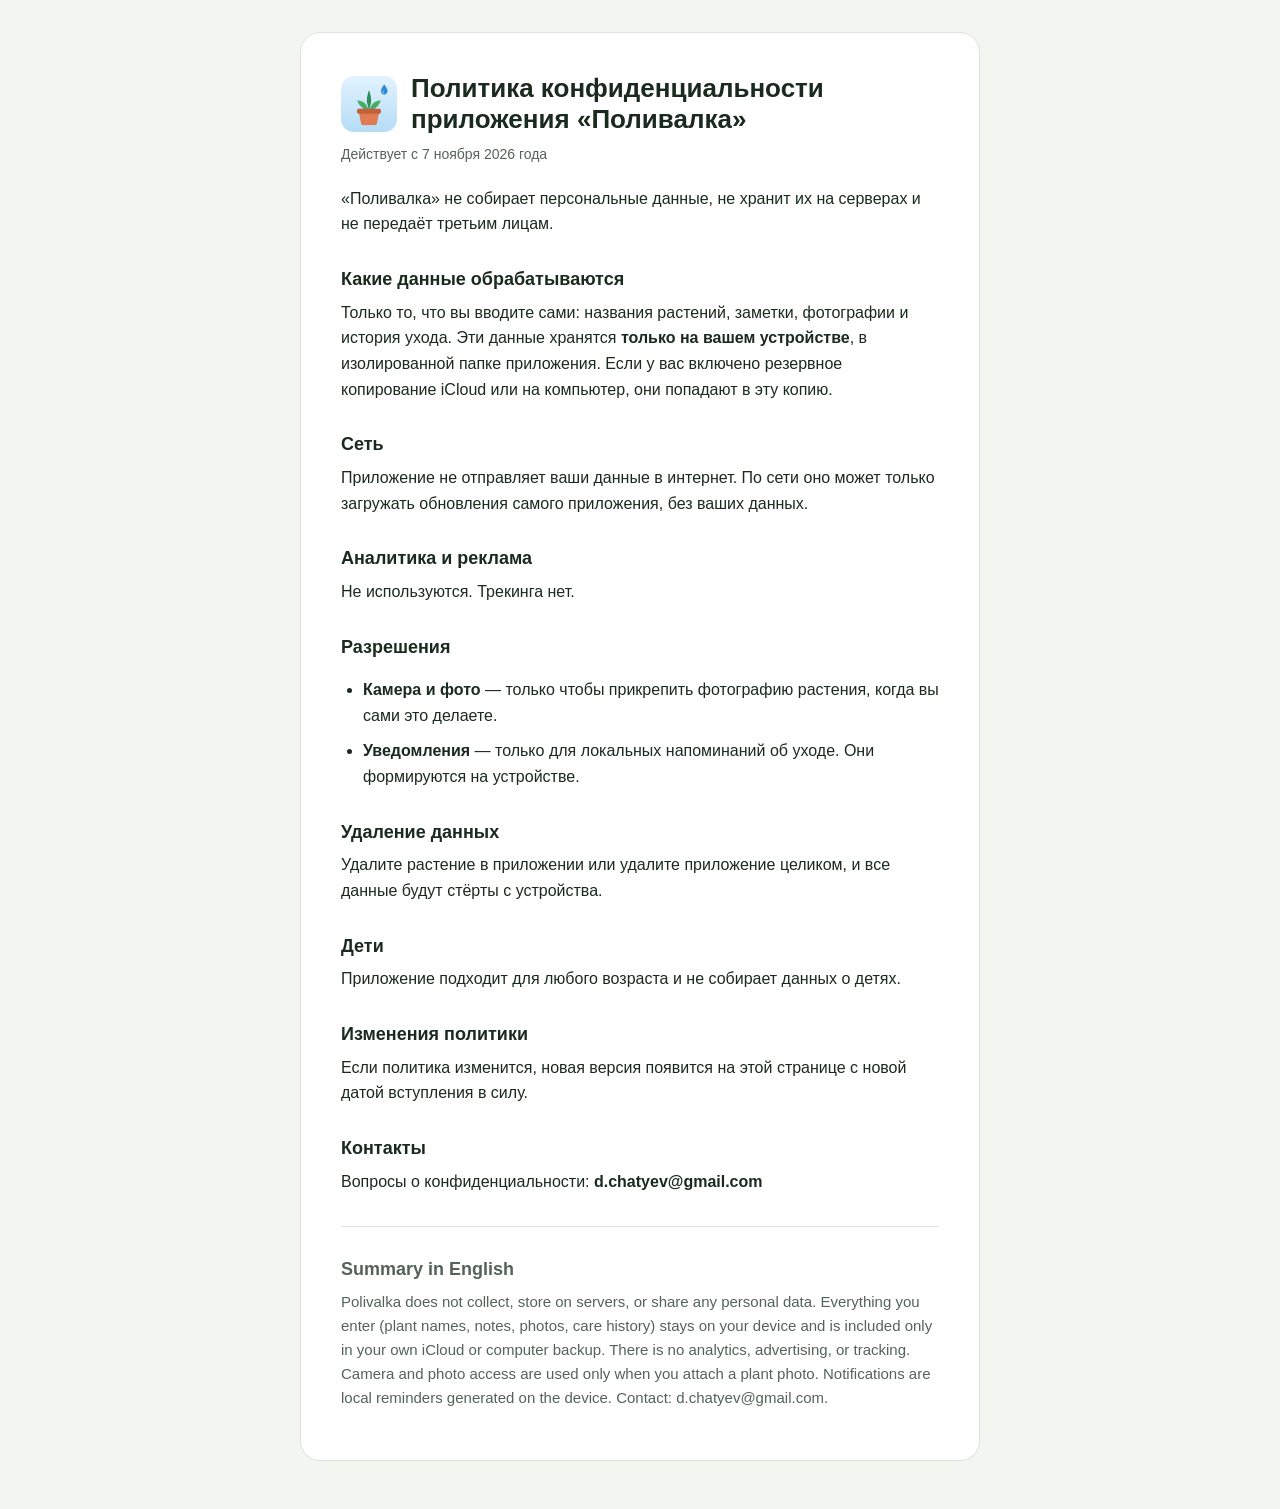
==== privacy/index.html @ e16aa559 "feat: политика конфиденциальности и страница поддержки Поливалки Co-Authored-By: Claude Opus 5.5 <no" ====
<!doctype html>
<html lang="ru">
<head>
  <meta charset="utf-8">
  <meta name="viewport" content="width=device-width, initial-scale=1, viewport-fit=cover">
  <title>Политика конфиденциальности — Поливалка</title>
  <meta name="description" content="Политика конфиденциальности iOS-приложения «Поливалка»: данные хранятся только на устройстве и никуда не передаются.">
  <link rel="icon" href="../icon.png">
  <link rel="stylesheet" href="../style.css">
</head>
<body>
<main>
  <header>
    <img src="../icon.png" alt="">
    <h1>Политика конфиденциальности приложения «Поливалка»</h1>
  </header>
  <p class="meta">Действует с 7 ноября 2026 года</p>

  <p>«Поливалка» не собирает персональные данные, не хранит их на серверах и не передаёт третьим лицам.</p>

  <h2>Какие данные обрабатываются</h2>
  <p>Только то, что вы вводите сами: названия растений, заметки, фотографии и история ухода. Эти данные хранятся
    <strong>только на вашем устройстве</strong>, в изолированной папке приложения. Если у вас включено резервное
    копирование iCloud или на компьютер, они попадают в эту копию.</p>

  <h2>Сеть</h2>
  <p>Приложение не отправляет ваши данные в интернет. По сети оно может только загружать обновления самого приложения,
    без ваших данных.</p>

  <h2>Аналитика и реклама</h2>
  <p>Не используются. Трекинга нет.</p>

  <h2>Разрешения</h2>
  <ul>
    <li><strong>Камера и фото</strong> — только чтобы прикрепить фотографию растения, когда вы сами это делаете.</li>
    <li><strong>Уведомления</strong> — только для локальных напоминаний об уходе. Они формируются на устройстве.</li>
  </ul>

  <h2>Удаление данных</h2>
  <p>Удалите растение в приложении или удалите приложение целиком, и все данные будут стёрты с устройства.</p>

  <h2>Дети</h2>
  <p>Приложение подходит для любого возраста и не собирает данных о детях.</p>

  <h2>Изменения политики</h2>
  <p>Если политика изменится, новая версия появится на этой странице с новой датой вступления в силу.</p>

  <h2>Контакты</h2>
  <p>Вопросы о конфиденциальности: <span class="email">d.chatyev@gmail.com</span></p>

  <hr>
  <section class="en" lang="en">
    <h2>Summary in English</h2>
    <p>Polivalka does not collect, store on servers, or share any personal data. Everything you enter (plant names,
      notes, photos, care history) stays on your device and is included only in your own iCloud or computer backup.
      There is no analytics, advertising, or tracking. Camera and photo access are used only when you attach a plant
      photo. Notifications are local reminders generated on the device. Contact: d.chatyev@gmail.com.</p>
  </section>
</main>
</body>
</html>
---- style.css ----
:root {
  --bg: #f2f5f0;
  --card: #ffffff;
  --fg: #1b2a1e;
  --muted: #55625a;
  --line: #dce3da;
  --accent: #2f7d4a;
  color-scheme: light;
}
@media (prefers-color-scheme: dark) {
  :root {
    --bg: #0f1511;
    --card: #1a221c;
    --fg: #e6eee7;
    --muted: #a4b2a8;
    --line: #2c3a30;
    --accent: #6fcf8f;
    color-scheme: dark;
  }
}
* { box-sizing: border-box; }
body {
  margin: 0;
  background: var(--bg);
  color: var(--fg);
  font: 16px/1.6 -apple-system, BlinkMacSystemFont, "Segoe UI", Roboto, "Helvetica Neue", Arial, sans-serif;
  padding: 32px max(16px, env(safe-area-inset-left)) 48px max(16px, env(safe-area-inset-right));
}
main {
  max-width: 680px;
  margin: 0 auto;
  background: var(--card);
  border: 1px solid var(--line);
  border-radius: 20px;
  padding: clamp(20px, 5vw, 40px);
}
header { display: flex; align-items: center; gap: 14px; margin-bottom: 8px; }
header img { width: 56px; height: 56px; border-radius: 13px; flex: none; }
h1 { font-size: 26px; line-height: 1.2; margin: 0; text-wrap: balance; }
h2 { font-size: 18px; margin: 28px 0 6px; }
p, li { margin: 0 0 10px; }
ul { padding-left: 22px; }
.meta { color: var(--muted); font-size: 14px; margin: 0 0 20px; }
a { color: var(--accent); }
hr { border: 0; border-top: 1px solid var(--line); margin: 32px 0 20px; }
.en { color: var(--muted); font-size: 15px; }
.links { display: grid; gap: 10px; padding: 0; list-style: none; }
.links a {
  display: block;
  padding: 14px 16px;
  border: 1px solid var(--line);
  border-radius: 14px;
  text-decoration: none;
  font-weight: 600;
}
.email { user-select: all; font-weight: 600; }
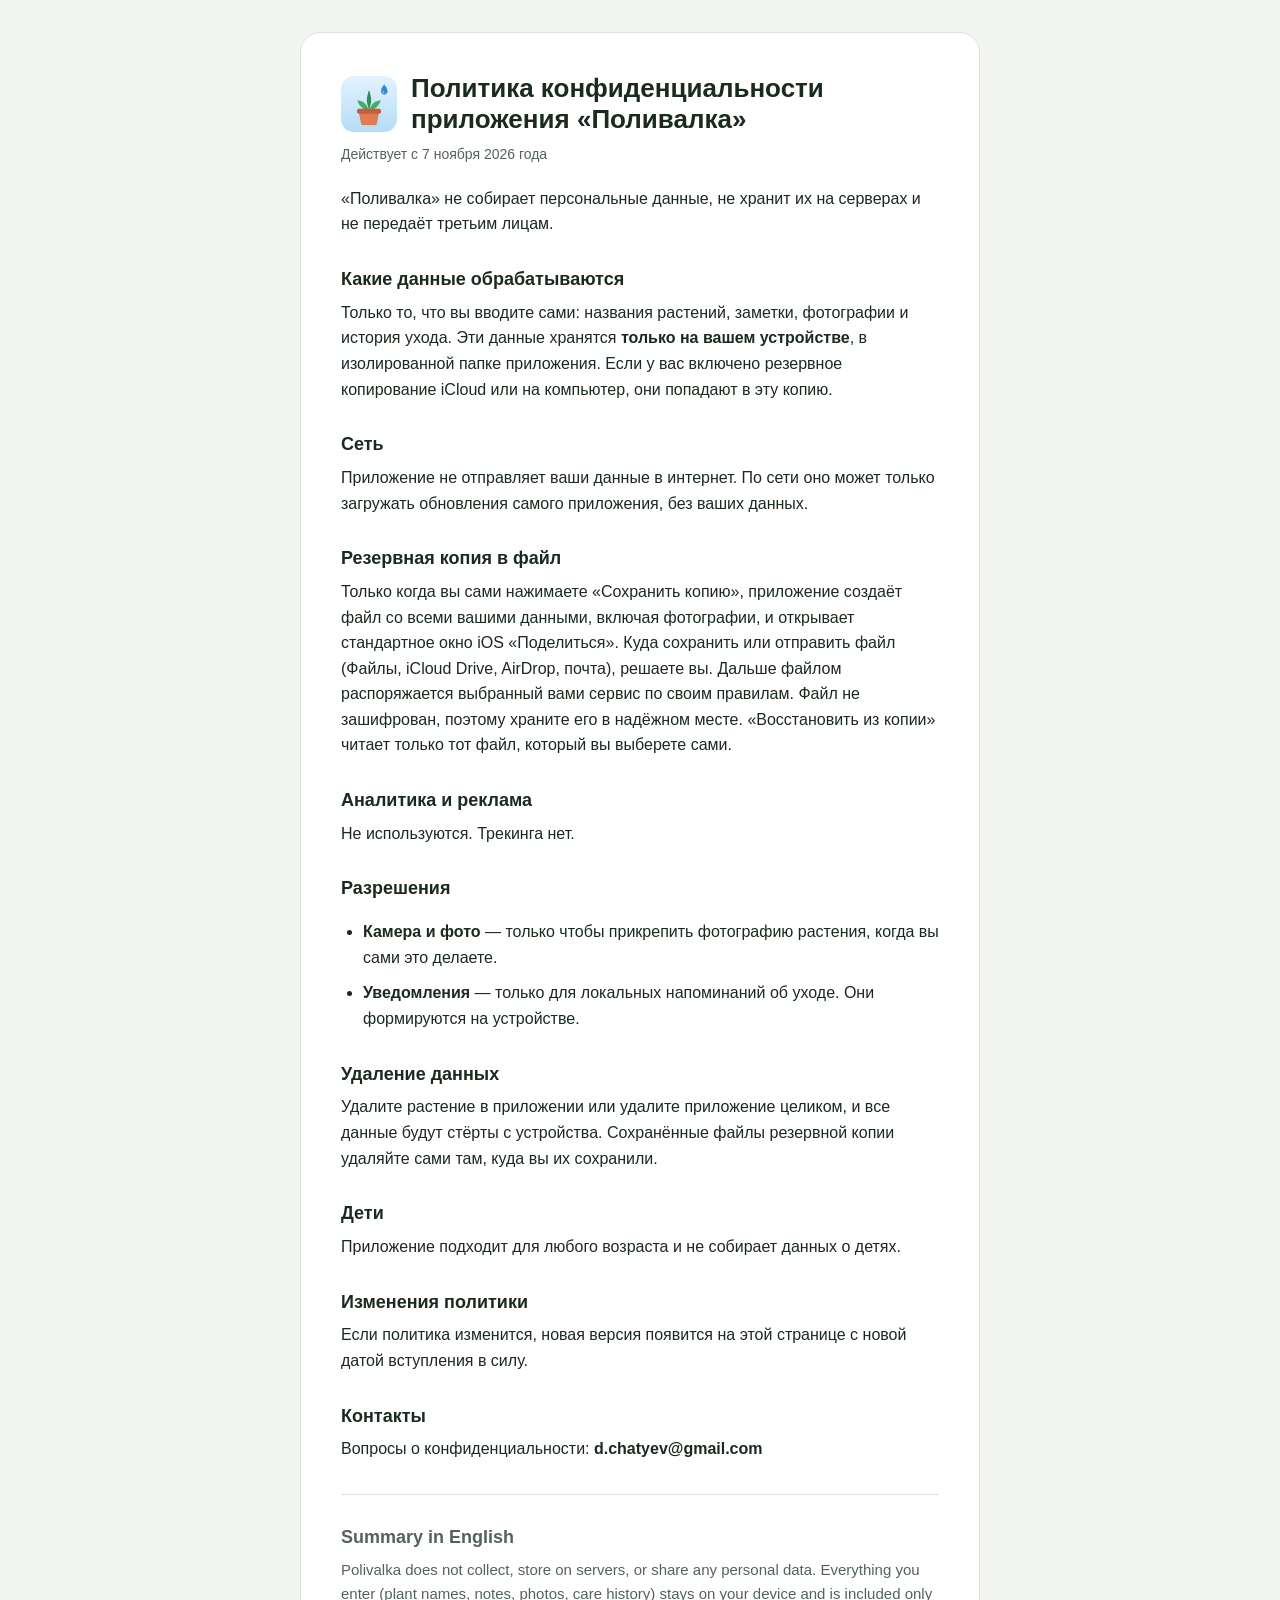
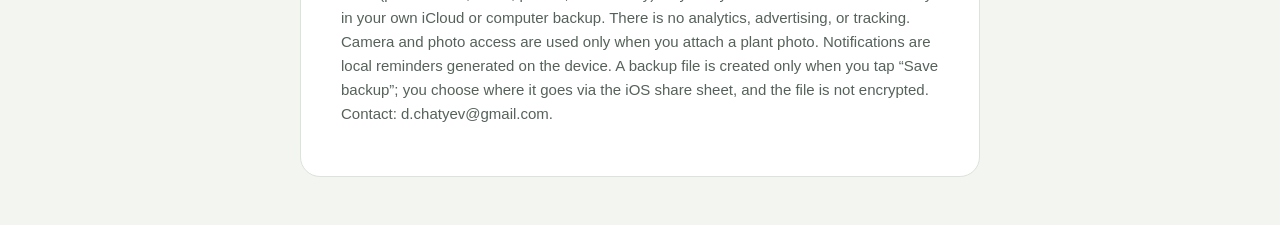
==== commit 981b83be: "docs: политика — раздел о файле резервной копии Co-Authored-By: Claude Opus 5.5 <noreply@anthropic.c" ====
--- a/privacy/index.html
+++ b/privacy/index.html
@@ -27,6 +27,13 @@
   <p>Приложение не отправляет ваши данные в интернет. По сети оно может только загружать обновления самого приложения,
     без ваших данных.</p>
 
+  <h2>Резервная копия в файл</h2>
+  <p>Только когда вы сами нажимаете «Сохранить копию», приложение создаёт файл со всеми вашими данными, включая
+    фотографии, и открывает стандартное окно iOS «Поделиться». Куда сохранить или отправить файл (Файлы, iCloud Drive,
+    AirDrop, почта), решаете вы. Дальше файлом распоряжается выбранный вами сервис по своим правилам. Файл не
+    зашифрован, поэтому храните его в надёжном месте. «Восстановить из копии» читает только тот файл, который вы
+    выберете сами.</p>
+
   <h2>Аналитика и реклама</h2>
   <p>Не используются. Трекинга нет.</p>
 
@@ -37,7 +44,8 @@
   </ul>
 
   <h2>Удаление данных</h2>
-  <p>Удалите растение в приложении или удалите приложение целиком, и все данные будут стёрты с устройства.</p>
+  <p>Удалите растение в приложении или удалите приложение целиком, и все данные будут стёрты с устройства. Сохранённые файлы резервной копии удаляйте сами там, куда вы их
+    сохранили.</p>
 
   <h2>Дети</h2>
   <p>Приложение подходит для любого возраста и не собирает данных о детях.</p>
@@ -54,7 +62,9 @@
     <p>Polivalka does not collect, store on servers, or share any personal data. Everything you enter (plant names,
       notes, photos, care history) stays on your device and is included only in your own iCloud or computer backup.
       There is no analytics, advertising, or tracking. Camera and photo access are used only when you attach a plant
-      photo. Notifications are local reminders generated on the device. Contact: d.chatyev@gmail.com.</p>
+      photo. Notifications are local reminders generated on the device. A backup file is created only when you tap
+      “Save backup”; you choose where it goes via the iOS share sheet, and the file is not encrypted. Contact:
+      d.chatyev@gmail.com.</p>
   </section>
 </main>
 </body>
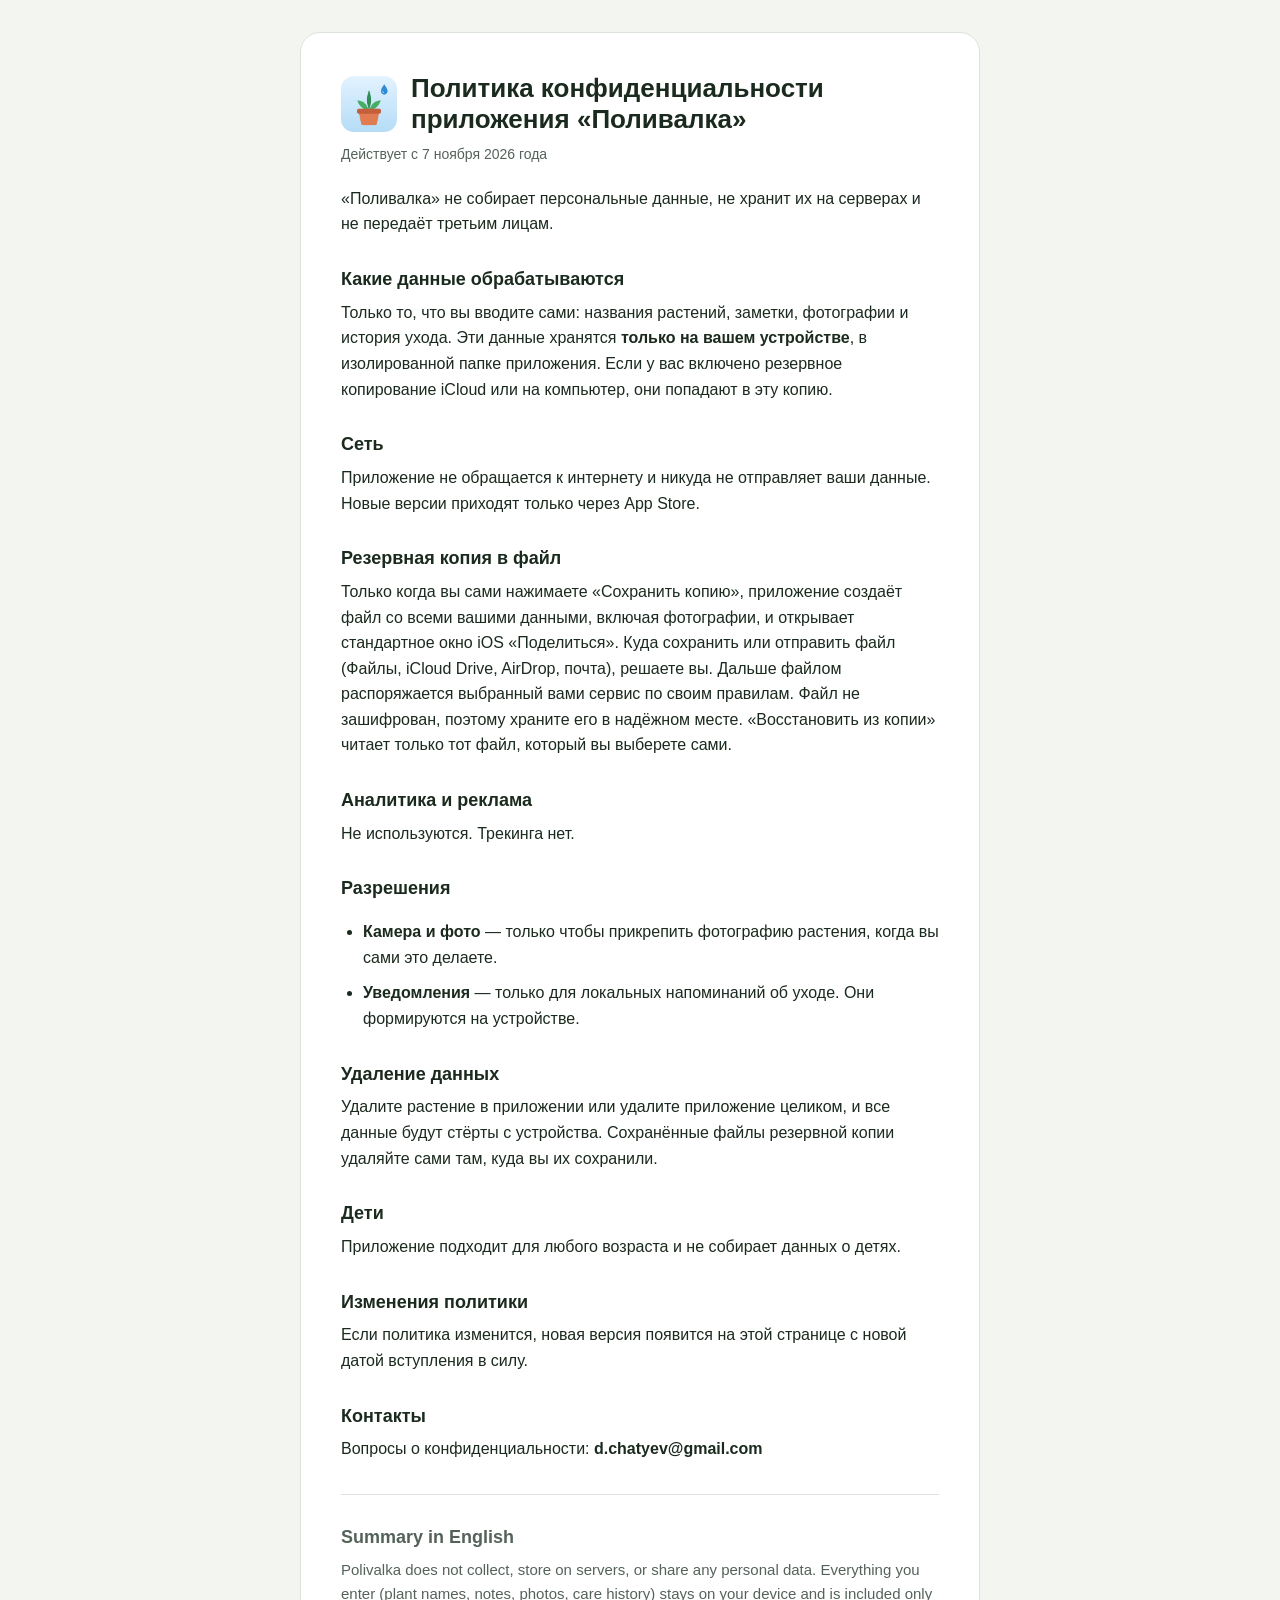
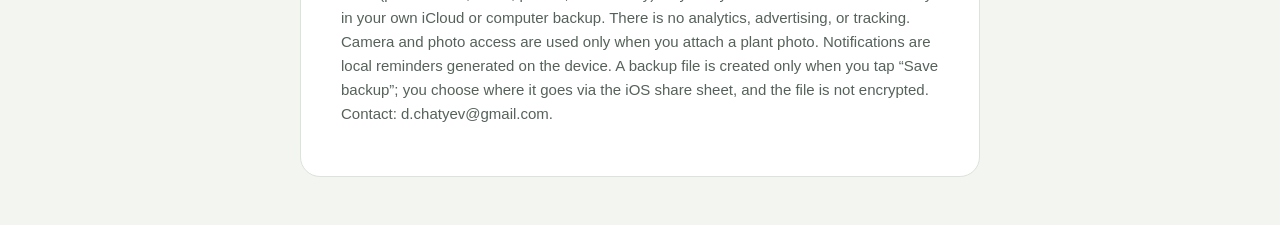
==== commit a1a69ba7: "docs: политика — приложение не обращается к интернету OTA-обновления убраны из приложения; новые вер" ====
--- a/privacy/index.html
+++ b/privacy/index.html
@@ -24,8 +24,8 @@
     копирование iCloud или на компьютер, они попадают в эту копию.</p>
 
   <h2>Сеть</h2>
-  <p>Приложение не отправляет ваши данные в интернет. По сети оно может только загружать обновления самого приложения,
-    без ваших данных.</p>
+  <p>Приложение не обращается к интернету и никуда не отправляет ваши данные. Новые версии
+    приходят только через App Store.</p>
 
   <h2>Резервная копия в файл</h2>
   <p>Только когда вы сами нажимаете «Сохранить копию», приложение создаёт файл со всеми вашими данными, включая
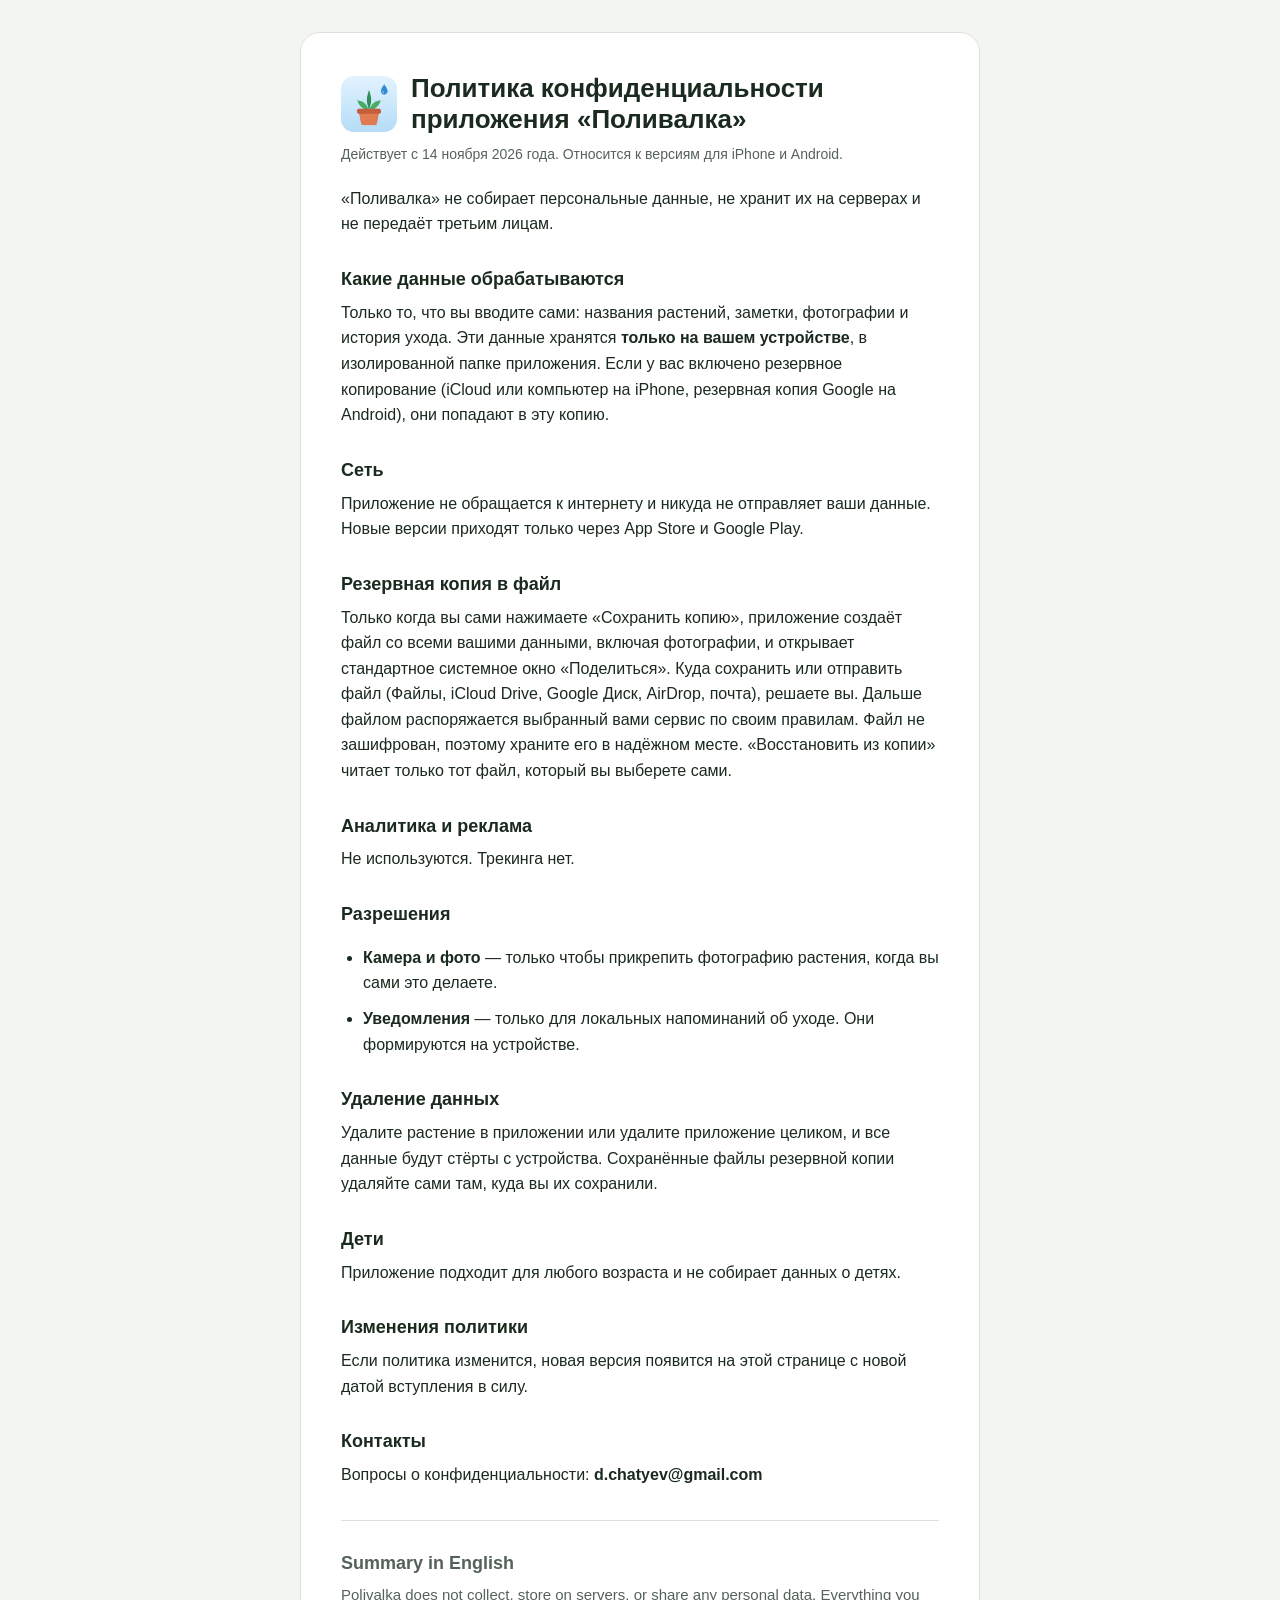
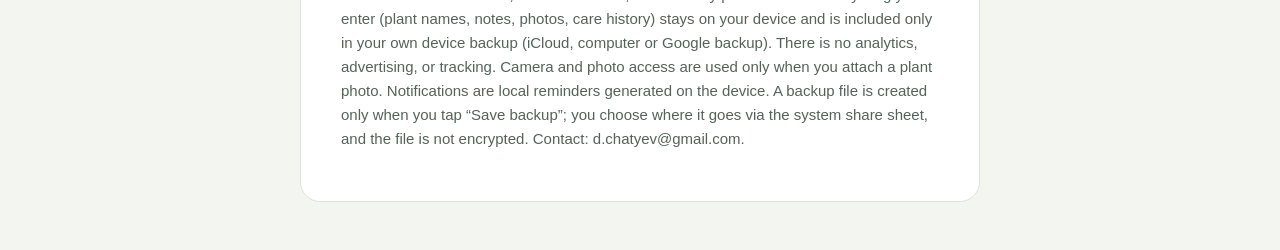
==== commit a7f0153f: "docs: политика и поддержка — версия для Android Политика: резервная копия Google, Google Диск, систе" ====
--- a/privacy/index.html
+++ b/privacy/index.html
@@ -4,7 +4,7 @@
   <meta charset="utf-8">
   <meta name="viewport" content="width=device-width, initial-scale=1, viewport-fit=cover">
   <title>Политика конфиденциальности — Поливалка</title>
-  <meta name="description" content="Политика конфиденциальности iOS-приложения «Поливалка»: данные хранятся только на устройстве и никуда не передаются.">
+  <meta name="description" content="Политика конфиденциальности приложения «Поливалка» для iPhone и Android: данные хранятся только на устройстве и никуда не передаются.">
   <link rel="icon" href="../icon.png">
   <link rel="stylesheet" href="../style.css">
 </head>
@@ -14,23 +14,23 @@
     <img src="../icon.png" alt="">
     <h1>Политика конфиденциальности приложения «Поливалка»</h1>
   </header>
-  <p class="meta">Действует с 7 ноября 2026 года</p>
+  <p class="meta">Действует с 14 ноября 2026 года. Относится к версиям для iPhone и Android.</p>
 
   <p>«Поливалка» не собирает персональные данные, не хранит их на серверах и не передаёт третьим лицам.</p>
 
   <h2>Какие данные обрабатываются</h2>
   <p>Только то, что вы вводите сами: названия растений, заметки, фотографии и история ухода. Эти данные хранятся
     <strong>только на вашем устройстве</strong>, в изолированной папке приложения. Если у вас включено резервное
-    копирование iCloud или на компьютер, они попадают в эту копию.</p>
+    копирование (iCloud или компьютер на iPhone, резервная копия Google на Android), они попадают в эту копию.</p>
 
   <h2>Сеть</h2>
   <p>Приложение не обращается к интернету и никуда не отправляет ваши данные. Новые версии
-    приходят только через App Store.</p>
+    приходят только через App Store и Google Play.</p>
 
   <h2>Резервная копия в файл</h2>
   <p>Только когда вы сами нажимаете «Сохранить копию», приложение создаёт файл со всеми вашими данными, включая
-    фотографии, и открывает стандартное окно iOS «Поделиться». Куда сохранить или отправить файл (Файлы, iCloud Drive,
-    AirDrop, почта), решаете вы. Дальше файлом распоряжается выбранный вами сервис по своим правилам. Файл не
+    фотографии, и открывает стандартное системное окно «Поделиться». Куда сохранить или отправить файл (Файлы, iCloud Drive,
+    Google Диск, AirDrop, почта), решаете вы. Дальше файлом распоряжается выбранный вами сервис по своим правилам. Файл не
     зашифрован, поэтому храните его в надёжном месте. «Восстановить из копии» читает только тот файл, который вы
     выберете сами.</p>
 
@@ -60,10 +60,10 @@
   <section class="en" lang="en">
     <h2>Summary in English</h2>
     <p>Polivalka does not collect, store on servers, or share any personal data. Everything you enter (plant names,
-      notes, photos, care history) stays on your device and is included only in your own iCloud or computer backup.
+      notes, photos, care history) stays on your device and is included only in your own device backup (iCloud, computer or Google backup).
       There is no analytics, advertising, or tracking. Camera and photo access are used only when you attach a plant
       photo. Notifications are local reminders generated on the device. A backup file is created only when you tap
-      “Save backup”; you choose where it goes via the iOS share sheet, and the file is not encrypted. Contact:
+      “Save backup”; you choose where it goes via the system share sheet, and the file is not encrypted. Contact:
       d.chatyev@gmail.com.</p>
   </section>
 </main>
